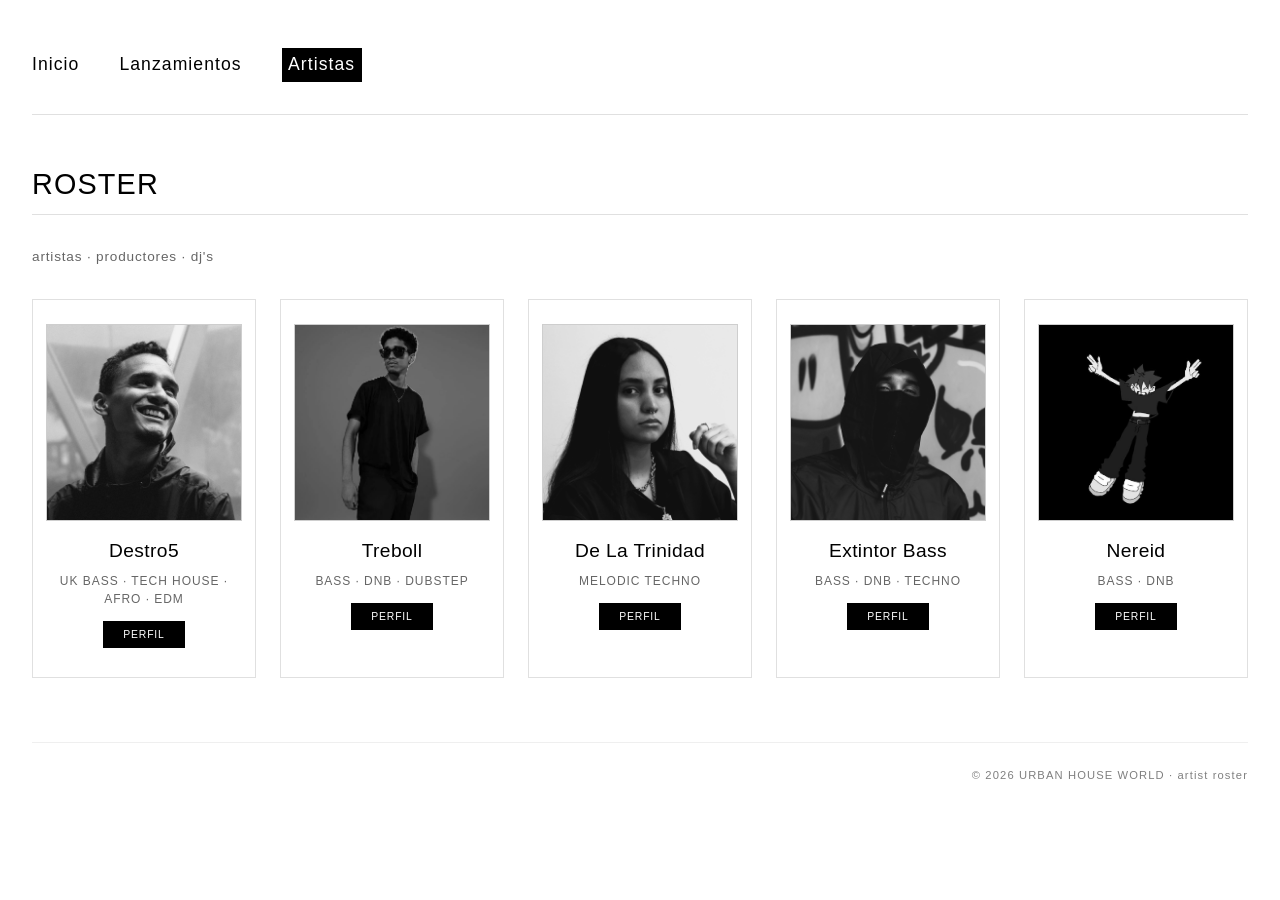
==== artistas.html @ 80188afa "Update link to Destro5 profile in artistas.html" ====
<!DOCTYPE html>
<html lang="es">
<head>
  <meta charset="UTF-8" />
  <meta name="viewport" content="width=device-width, initial-scale=1.0" />
  
  <title>URBAN HOUSE WORLD · Artistas</title>
  <meta name="description" content="Roster de artistas de URBAN HOUSE WORLD. DJs y productores de techno, ambient y música electrónica underground." />
  <link rel="canonical" href="https://urbanhouse.world/artistas.html" />
  
  <meta property="og:title" content="URBAN HOUSE WORLD · Artistas" />
  <meta property="og:description" content="Conoce a los artistas de nuestro sello discográfico." />
  <meta property="og:url" content="https://urbanhouse.world/artistas.html" />
  <meta property="og:image" content="https://urbanhouse.world/img/og-image.jpg" />
  
  <link rel="icon" type="image/x-icon" href="img/urbanhouse/Logotipo Urban House.png" />
  <link rel="manifest" href="/site.webmanifest" />
  <link rel="stylesheet" href="styles.css" />
</head>
<body>
<div class="container">

  <nav class="nav" aria-label="Navegación principal">
    <a href="index.html">Inicio</a>
    <a href="lanzamientos.html">Lanzamientos</a>
    <a href="artistas.html">Artistas</a>
  </nav>

  <header>
    <h2>ROSTER</h2>
    <p style="margin-bottom: 2rem; letter-spacing: 0.06em; font-size: 0.85rem; opacity: 0.6;">
      artistas · productores · dj's
    </p>
  </header>

  <main>
    <section class="roster-grid" aria-label="Lista de artistas">

      <article class="artist-card">
        <img src="img/artistas/Destro5_Birongo_Live_Caracas_Venezuela_Foto_Artistas.png" alt="Foto de MODUL" class="photo" loading="lazy" />
        <span class="alias">Destro5</span>
        <span class="genre">uk bass · tech house · afro · edm</span>
        <a href="artista_html/destro5.html" class="btn">perfil</a>
      </article>

      <article class="artist-card">
        <img src="img/artistas/576310010_824221807207548_4357714926285444350_n.jpg" alt="Foto de K. LOREN" class="photo" loading="lazy" />
        <span class="alias">Treboll </span>
        <span class="genre">bass · dnb · dubstep</span>
        <a href="#" class="btn">perfil</a>
      </article>

      <article class="artist-card">
        <img src="img/artistas/De La Trinidad_Birongo_Live_Caracas_Venezuela_Foto_Artistas (1).png" alt="Foto de VILOS" class="photo" loading="lazy" />
        <span class="alias">De La Trinidad</span>
        <span class="genre">melodic techno</span>
        <a href="#" class="btn">perfil</a>
      </article>

      <article class="artist-card">
        <img src="img/artistas/Extintor-Bass_Birongo_Live_Caracas_Venezuela_Foto_Artistas.png" alt="Foto de AMBIENTE" class="photo" loading="lazy" />
        <span class="alias">Extintor Bass</span>
        <span class="genre">bass · dnb · techno</span>
        <a href="#" class="btn">perfil</a>
      </article>

      <article class="artist-card">
        <img src="img/artistas/449301747_1004990587343008_3855926344746386949_n..jpg" alt="Foto de NAVI" class="photo" loading="lazy" />
        <span class="alias">Nereid</span>
        <span class="genre">bass · dnb</span>
        <a href="#" class="btn">perfil</a>
      </article>

    </section>
  </main>

  <footer style="margin-top: 4rem; border-top: 1px solid var(--color-border); padding-top: 1.5rem; font-size: 0.7rem; letter-spacing: 0.1em; text-align: right; opacity: 0.5;">
    <p>&copy; 2026 URBAN HOUSE WORLD · artist roster</p>
  </footer>

</div>

<script src="main.js"></script>
</body>
</html>
---- styles.css ----
/* ============================================================
   styles.css — URBAN HOUSE WORLD
   Minimalismo radical · blanco/negro · líneas finas
   ============================================================ */

/* ===== VARIABLES CSS ===== */
:root {
  --color-bg: #ffffff;
  --color-fg: #000000;
  --color-border: rgba(0, 0, 0, 0.12);
  --color-badge: #000000;
  --color-badge-text: #ffffff;
  --font-sans: 'Inter', -apple-system, BlinkMacSystemFont, 'Segoe UI', Roboto, Helvetica, Arial, sans-serif;
  --transition: 0.2s ease-in-out;
}

/* ===== RESET Y BASE ===== */
* {
  margin: 0;
  padding: 0;
  box-sizing: border-box;
}

html {
  scroll-behavior: smooth;
}

body {
  background-color: var(--color-bg);
  color: var(--color-fg);
  font-family: var(--font-sans);
  font-weight: 300;
  line-height: 1.5;
  padding: 2rem 2rem 4rem;
  min-height: 100vh;
  display: flex;
  flex-direction: column;
  align-items: center;
}

.container {
  max-width: 1280px;
  width: 100%;
}

/* ===== TIPOGRAFÍA ===== */
h1, h2, h3, h4 {
  font-weight: 400;
  letter-spacing: 0.04em;
  text-transform: uppercase;
}

h1 {
  font-size: 2.8rem;
  margin-bottom: 0.2rem;
}

h2 {
  font-size: 1.8rem;
  border-bottom: 1px solid var(--color-border);
  padding-bottom: 0.5rem;
  margin-bottom: 2rem;
}

a, button {
  transition: all var(--transition);
}

/* ===== NAVEGACIÓN ===== */
.nav {
  display: flex;
  flex-wrap: wrap;
  gap: 2.5rem;
  padding: 1rem 0 2rem;
  border-bottom: 1px solid var(--color-border);
  margin-bottom: 3rem;
  justify-content: flex-start;
}

.nav a {
  color: var(--color-fg);
  text-decoration: none;
  font-size: 1.1rem;
  letter-spacing: 0.06em;
  padding: 0.2rem 0;
  border-bottom: 1px solid transparent;
  position: relative;
}

.nav a:hover {
  background-color: var(--color-fg);
  color: var(--color-bg);
  border-bottom: 1px solid var(--color-fg);
  padding: 0.2rem 0.4rem;
}

.nav a.active {
  background-color: var(--color-fg);
  color: var(--color-bg);
  padding: 0.2rem 0.4rem;
}

/* ===== BOTONES / LINKS ===== */
.btn {
  display: inline-block;
  background-color: var(--color-fg);
  color: var(--color-bg);
  border: 1px solid var(--color-fg);
  padding: 0.6rem 1.4rem;
  font-family: var(--font-sans);
  font-size: 0.8rem;
  font-weight: 400;
  letter-spacing: 0.08em;
  text-transform: uppercase;
  text-decoration: none;
  cursor: pointer;
  transition: all var(--transition);
  border-radius: 0;
}

.btn:hover {
  background-color: var(--color-bg);
  color: var(--color-fg);
  border-color: var(--color-fg);
}

.btn-outline {
  background-color: transparent;
  color: var(--color-fg);
}

.btn-outline:hover {
  background-color: var(--color-fg);
  color: var(--color-bg);
}

/* ===== BADGE "PRÓXIMO" ===== */
.badge {
  background-color: var(--color-badge);
  color: var(--color-badge-text);
  font-size: 0.7rem;
  font-weight: 500;
  letter-spacing: 0.1em;
  padding: 0.2rem 0.7rem;
  text-transform: uppercase;
  border: 1px solid var(--color-badge);
  display: inline-block;
}

/* ===== INDEX: GRID VERTICAL CRONOLÓGICO ===== */
.feed-grid {
  display: flex;
  flex-direction: column;
  gap: 1.5rem;
  margin-top: 1rem;
}

.feed-item {
  display: flex;
  flex-wrap: wrap;
  align-items: center;
  gap: 1.5rem 2.5rem;
  padding: 1.2rem 0;
  border-bottom: 1px solid var(--color-border);
}

.feed-item:last-child {
  border-bottom: none;
}

.feed-item .meta {
  display: flex;
  flex-wrap: wrap;
  align-items: center;
  gap: 0.8rem 1.8rem;
  flex: 2 1 300px;
}

.feed-item .cover-thumb {
  width: 60px;
  height: 60px;
  object-fit: cover;
  border: 1px solid var(--color-border);
}

.feed-item .title {
  font-size: 1.3rem;
  font-weight: 400;
  letter-spacing: 0.02em;
}

.feed-item .artist {
  font-size: 0.9rem;
  opacity: 0.7;
}

.feed-item .date {
  font-size: 0.75rem;
  letter-spacing: 0.05em;
  border: 1px solid var(--color-border);
  padding: 0.1rem 0.8rem;
}

/* ===== LANZAMIENTOS: CARRUSEL HORIZONTAL ===== */
.carousel-wrapper {
  overflow-x: auto;
  padding: 1rem 0 2rem;
  display: flex;
  gap: 2rem;
  scrollbar-width: thin;
  scrollbar-color: var(--color-fg) var(--color-bg);
  -webkit-overflow-scrolling: touch;
  cursor: grab;
}

.carousel-wrapper::-webkit-scrollbar {
  height: 4px;
}
.carousel-wrapper::-webkit-scrollbar-track {
  background: var(--color-bg);
}
.carousel-wrapper::-webkit-scrollbar-thumb {
  background: var(--color-fg);
}

.carousel-card {
  flex: 0 0 260px;
  display: flex;
  flex-direction: column;
  gap: 0.5rem;
  padding: 1rem 1rem 1.5rem;
  border: 1px solid var(--color-border);
  background-color: var(--color-bg);
}

.carousel-card .cover {
  width: 100%;
  aspect-ratio: 1/1;
  object-fit: cover;
  border: 1px solid var(--color-border);
  background-color: #f0f0f0;
}

.carousel-card h4 {
  font-size: 1.1rem;
  font-weight: 400;
  margin-top: 0.3rem;
}

.carousel-card .artist-name {
  font-size: 0.9rem;
  opacity: 0.7;
}

.carousel-card .format {
  font-size: 0.7rem;
  letter-spacing: 0.05em;
  border-top: 1px solid var(--color-border);
  padding-top: 0.3rem;
}

.carousel-card .actions {
  display: flex;
  flex-wrap: wrap;
  gap: 0.5rem;
  margin-top: 0.3rem;
}

.carousel-card .actions .btn {
  flex: 1 0 auto;
  text-align: center;
  padding: 0.4rem 0.2rem;
  font-size: 0.65rem;
}

/* ===== ARTISTAS: CUADRÍCULA GEOMÉTRICA ===== */
.roster-grid {
  display: grid;
  grid-template-columns: repeat(auto-fill, minmax(200px, 1fr));
  gap: 2.5rem 1.5rem;
  margin-top: 0.5rem;
}

.artist-card {
  display: flex;
  flex-direction: column;
  align-items: center;
  text-align: center;
  gap: 0.4rem;
  border: 1px solid var(--color-border);
  padding: 1.5rem 0.8rem 1.8rem;
  background-color: var(--color-bg);
}

.artist-card .photo {
  width: 100%;
  aspect-ratio: 1/1;
  object-fit: cover;
  border: 1px solid var(--color-border);
  filter: grayscale(100%);
  transition: filter var(--transition);
  background-color: #eaeaea;
}

.artist-card:hover .photo {
  filter: grayscale(0%);
}

.artist-card .alias {
  font-size: 1.2rem;
  font-weight: 400;
  margin-top: 0.6rem;
  letter-spacing: 0.02em;
}

.artist-card .genre {
  font-size: 0.75rem;
  opacity: 0.6;
  text-transform: uppercase;
  letter-spacing: 0.08em;
}

.artist-card .btn {
  margin-top: 0.4rem;
  font-size: 0.65rem;
  padding: 0.3rem 1.2rem;
}

/* ===== RESPONSIVE ===== */
@media (max-width: 640px) {
  body { padding: 1rem; }
  h1 { font-size: 2rem; }
  .nav { gap: 1.2rem; }
  .feed-item { flex-direction: column; align-items: flex-start; gap: 0.5rem; }
  .carousel-card { flex: 0 0 200px; }
  .roster-grid { grid-template-columns: repeat(auto-fill, minmax(150px, 1fr)); gap: 1rem; }
}

/* ===== UTILIDADES ===== */
.mt-4 { margin-top: 2rem; }
.mb-2 { margin-bottom: 1rem; }
.flex { display: flex; }
.gap-2 { gap: 1rem; }
.items-center { align-items: center; }

/* ============================================================
   ESTILOS PARA PERFILES DE ARTISTAS
   ============================================================ */

/* ===== HEADER DEL ARTISTA ===== */
.artist-header {
  position: relative;
  margin-bottom: 2rem;
  border: 1px solid var(--color-border);
}

.artist-banner {
  width: 100%;
  height: 300px;
  object-fit: cover;
  filter: grayscale(100%);
  transition: filter var(--transition);
}

.artist-header:hover .artist-banner {
  filter: grayscale(0%);
}

.artist-info {
  padding: 1.5rem 2rem 2rem;
  display: flex;
  flex-direction: column;
  align-items: flex-start;
  gap: 0.3rem;
  border-top: 1px solid var(--color-border);
}

.artist-avatar {
  width: 120px;
  height: 120px;
  border-radius: 50%;
  object-fit: cover;
  border: 3px solid var(--color-fg);
  margin-top: -60px;
  margin-bottom: 0.5rem;
  background-color: var(--color-bg);
}

.artist-info h1 {
  font-size: 2.5rem;
  margin-bottom: 0;
}

.artist-genre {
  font-size: 1rem;
  text-transform: uppercase;
  letter-spacing: 0.08em;
  opacity: 0.6;
}

.artist-location {
  font-size: 0.85rem;
  opacity: 0.5;
}

/* ===== BIOGRAFÍA ===== */
.artist-bio {
  margin: 2rem 0;
  padding: 1.5rem 0;
  border-top: 1px solid var(--color-border);
  border-bottom: 1px solid var(--color-border);
}

.artist-bio h2 {
  font-size: 1.2rem;
  border-bottom: none;
  margin-bottom: 1rem;
}

.artist-bio p {
  margin-bottom: 1rem;
  max-width: 700px;
  line-height: 1.7;
}

/* ===== LANZAMIENTOS DESTACADOS ===== */
.artist-releases {
  margin: 2rem 0;
}

.artist-releases h2 {
  font-size: 1.2rem;
  border-bottom: none;
  margin-bottom: 1.5rem;
}

.release-list {
  display: flex;
  flex-direction: column;
  gap: 1rem;
}

.release-item {
  display: flex;
  gap: 1.5rem;
  align-items: center;
  padding: 1rem;
  border: 1px solid var(--color-border);
}

.release-cover {
  width: 100px;
  height: 100px;
  object-fit: cover;
  border: 1px solid var(--color-border);
}

.release-info h3 {
  font-size: 1.1rem;
  font-weight: 400;
}

.release-info p {
  font-size: 0.8rem;
  opacity: 0.6;
  margin: 0.2rem 0 0.5rem;
}

.release-links {
  display: flex;
  gap: 0.5rem;
  flex-wrap: wrap;
}

.release-links .btn {
  font-size: 0.6rem;
  padding: 0.3rem 0.8rem;
}

/* ===== REDES SOCIALES ===== */
.artist-social {
  margin: 2rem 0;
}

.artist-social h2 {
  font-size: 1.2rem;
  border-bottom: none;
  margin-bottom: 1rem;
}

.social-links {
  display: flex;
  flex-wrap: wrap;
  gap: 0.8rem;
}

.social-links .btn {
  font-size: 0.7rem;
  padding: 0.4rem 1.2rem;
}

/* ===== EVENTOS ===== */
.artist-events {
  margin: 2rem 0;
}

.artist-events h2 {
  font-size: 1.2rem;
  border-bottom: none;
  margin-bottom: 1rem;
}

.event-list {
  list-style: none;
  display: flex;
  flex-direction: column;
  gap: 0.8rem;
}

.event-list li {
  display: flex;
  flex-wrap: wrap;
  align-items: center;
  gap: 1rem 2rem;
  padding: 0.8rem 1rem;
  border: 1px solid var(--color-border);
}

.event-date {
  font-weight: 500;
  letter-spacing: 0.05em;
}

.event-name {
  font-weight: 400;
}

.event-support {
  font-size: 0.8rem;
  opacity: 0.6;
  margin-left: auto;
}

/* ===== RESPONSIVE PARA PERFILES ===== */
@media (max-width: 640px) {
  .artist-banner {
    height: 150px;
  }
  
  .artist-avatar {
    width: 80px;
    height: 80px;
    margin-top: -40px;
  }
  
  .artist-info {
    padding: 1rem;
  }
  
  .artist-info h1 {
    font-size: 1.8rem;
  }
  
  .release-item {
    flex-direction: column;
    align-items: flex-start;
  }
  
  .release-cover {
    width: 100%;
    height: auto;
    aspect-ratio: 1/1;
  }
  
  .event-list li {
    flex-direction: column;
    align-items: flex-start;
    gap: 0.3rem;
  }
  
  .event-support {
    margin-left: 0;
  }
}
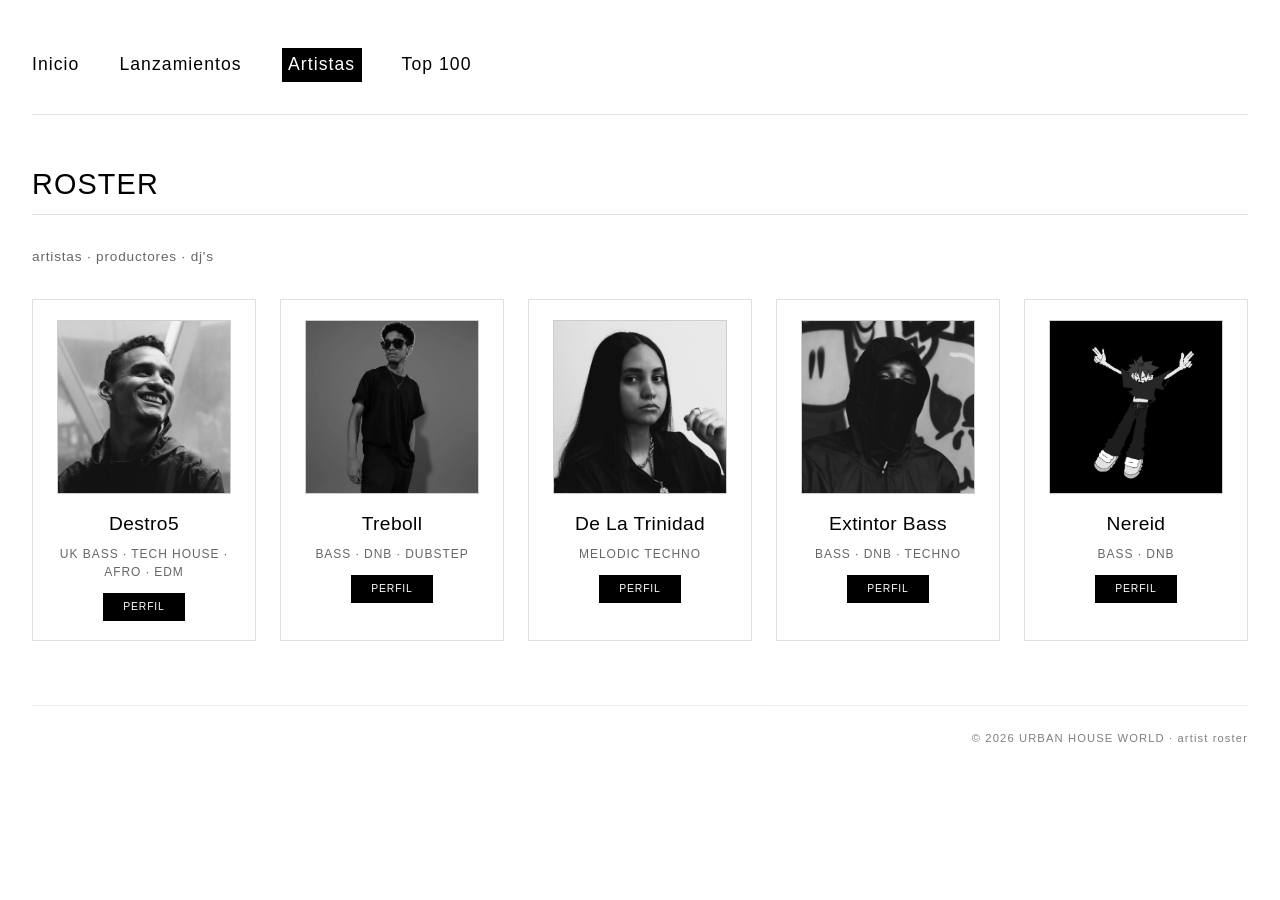
==== commit 431e69d6: "Add Top 100 link to navigation" ====
--- a/artistas.html
+++ b/artistas.html
@@ -24,6 +24,7 @@
     <a href="index.html">Inicio</a>
     <a href="lanzamientos.html">Lanzamientos</a>
     <a href="artistas.html">Artistas</a>
+    <a href="top100.html">Top 100</a>
   </nav>
 
   <header>
--- a/styles.css
+++ b/styles.css
@@ -344,241 +344,473 @@
 .items-center { align-items: center; }
 
 /* ============================================================
-   ESTILOS PARA PERFILES DE ARTISTAS
+   PERFIL DE ARTISTA (estructura Facebook + estilo brutalista)
    ============================================================ */
 
-/* ===== HEADER DEL ARTISTA ===== */
-.artist-header {
-  position: relative;
-  margin-bottom: 2rem;
-  border: 1px solid var(--color-border);
-}
-
-.artist-banner {
+/* ===== BANNER (COVER) ===== */
+.artist-cover {
   width: 100%;
   height: 300px;
+  background-color: #f0f0f0;
+  overflow: hidden;
+  border: 1px solid var(--color-border);
+  border-bottom: none;
+}
+
+.artist-cover-img {
+  width: 100%;
+  height: 100%;
   object-fit: cover;
   filter: grayscale(100%);
   transition: filter var(--transition);
 }
 
-.artist-header:hover .artist-banner {
+.artist-profile:hover .artist-cover-img {
   filter: grayscale(0%);
 }
 
-.artist-info {
-  padding: 1.5rem 2rem 2rem;
-  display: flex;
-  flex-direction: column;
-  align-items: flex-start;
-  gap: 0.3rem;
-  border-top: 1px solid var(--color-border);
+/* ===== INFO DEL PERFIL (superpuesta) ===== */
+.artist-profile-header {
+  display: flex;
+  align-items: flex-end;
+  padding: 0 2rem 1.5rem;
+  background-color: var(--color-bg);
+  border: 1px solid var(--color-border);
+  border-top: none;
+  flex-wrap: wrap;
+  position: relative;
+}
+
+/* Avatar superpuesto */
+.artist-avatar-wrapper {
+  width: 140px;
+  height: 140px;
+  border-radius: 50%;
+  border: 4px solid var(--color-bg);
+  background-color: var(--color-bg);
+  margin-top: -70px;
+  margin-right: 1.5rem;
+  overflow: hidden;
+  flex-shrink: 0;
+  position: relative;
+  z-index: 2;
+  box-shadow: 0 2px 12px rgba(0, 0, 0, 0.08);
 }
 
 .artist-avatar {
-  width: 120px;
-  height: 120px;
-  border-radius: 50%;
+  width: 100%;
+  height: 100%;
   object-fit: cover;
-  border: 3px solid var(--color-fg);
-  margin-top: -60px;
-  margin-bottom: 0.5rem;
-  background-color: var(--color-bg);
-}
-
-.artist-info h1 {
-  font-size: 2.5rem;
-  margin-bottom: 0;
-}
-
-.artist-genre {
-  font-size: 1rem;
+  display: block;
+  filter: grayscale(100%);
+  transition: filter var(--transition);
+}
+
+.artist-profile:hover .artist-avatar {
+  filter: grayscale(0%);
+}
+
+/* Detalles del artista */
+.artist-profile-details {
+  flex: 1;
+  padding: 0.5rem 0;
+  min-width: 200px;
+}
+
+.artist-profile-details h1 {
+  font-size: 2.4rem;
+  font-weight: 400;
+  margin: 0;
+  letter-spacing: 0.04em;
+}
+
+.artist-profile-details .artist-genre {
+  font-size: 0.95rem;
   text-transform: uppercase;
   letter-spacing: 0.08em;
   opacity: 0.6;
-}
-
-.artist-location {
+  margin: 0.2rem 0 0.1rem;
+}
+
+.artist-profile-details .artist-location {
   font-size: 0.85rem;
   opacity: 0.5;
-}
-
-/* ===== BIOGRAFÍA ===== */
+  margin: 0;
+}
+
 .artist-bio {
-  margin: 2rem 0;
+  font-size: 0.95rem;
+  line-height: 1.6;
+  max-width: 600px;
+  margin: 0.8rem 0;
+  opacity: 0.8;
+}
+
+.artist-social-links {
+  display: flex;
+  flex-wrap: wrap;
+  gap: 0.5rem;
+  margin-top: 0.5rem;
+}
+
+.artist-social-links .btn {
+  font-size: 0.65rem;
+  padding: 0.3rem 0.8rem;
+}
+
+/* ===== CONTENIDO PRINCIPAL (grid) ===== */
+.artist-content {
+  display: flex;
+  gap: 1.5rem;
   padding: 1.5rem 0;
+  border: 1px solid var(--color-border);
+  border-top: none;
+  background-color: var(--color-bg);
+  padding: 1.5rem 2rem;
+}
+
+.artist-sidebar {
+  flex: 0 0 280px;
+  display: flex;
+  flex-direction: column;
+  gap: 1.5rem;
+}
+
+.artist-main {
+  flex: 1;
+  display: flex;
+  flex-direction: column;
+  gap: 1.5rem;
+}
+
+/* ===== TARJETAS ===== */
+.artist-card {
+  border: 1px solid var(--color-border);
+  padding: 1.2rem 1.5rem;
+  background-color: var(--color-bg);
+}
+
+.artist-card-title {
+  font-size: 0.9rem;
+  font-weight: 400;
+  letter-spacing: 0.08em;
+  text-transform: uppercase;
+  border-bottom: 1px solid var(--color-border);
+  padding-bottom: 0.6rem;
+  margin-bottom: 0.8rem;
+}
+
+/* Lista de información */
+.artist-info-list {
+  list-style: none;
+  padding: 0;
+  margin: 0;
+}
+
+.artist-info-list li {
+  font-size: 0.85rem;
+  padding: 0.4rem 0;
+  border-bottom: 1px solid rgba(0, 0, 0, 0.05);
+}
+
+.artist-info-list li:last-child {
+  border-bottom: none;
+}
+
+.artist-info-list li strong {
+  font-weight: 500;
+}
+
+/* Lista de eventos */
+.artist-event-list {
+  list-style: none;
+  padding: 0;
+  margin: 0;
+}
+
+.artist-event-item {
+  display: flex;
+  flex-direction: column;
+  padding: 0.4rem 0;
+  border-bottom: 1px solid rgba(0, 0, 0, 0.05);
+}
+
+.artist-event-item:last-child {
+  border-bottom: none;
+}
+
+.artist-event-date {
+  font-size: 0.75rem;
+  opacity: 0.6;
+}
+
+.artist-event-name {
+  font-size: 0.9rem;
+}
+
+/* ===== PUBLICACIONES (POSTS) ===== */
+.artist-post {
+  border: 1px solid var(--color-border);
+  padding: 1rem 1.2rem;
+  margin-bottom: 1rem;
+  background-color: var(--color-bg);
+}
+
+.artist-post:last-child {
+  margin-bottom: 0;
+}
+
+.artist-post-header {
+  display: flex;
+  align-items: center;
+  gap: 0.8rem;
+  margin-bottom: 0.8rem;
+  flex-wrap: wrap;
+}
+
+.artist-post-avatar {
+  width: 36px;
+  height: 36px;
+  border-radius: 50%;
+  object-fit: cover;
+  border: 1px solid var(--color-border);
+  filter: grayscale(100%);
+}
+
+.artist-post-user {
+  display: flex;
+  flex-direction: column;
+  flex: 1;
+}
+
+.artist-post-user strong {
+  font-size: 0.9rem;
+  font-weight: 500;
+}
+
+.artist-post-user span {
+  font-size: 0.7rem;
+  opacity: 0.5;
+}
+
+.artist-post-date {
+  font-size: 0.7rem;
+  opacity: 0.4;
+}
+
+.artist-post-content p {
+  font-size: 0.9rem;
+  line-height: 1.5;
+  margin: 0 0 0.8rem 0;
+}
+
+.artist-post-image {
+  background-color: #f5f5f5;
+  border: 1px solid var(--color-border);
+  padding: 1.5rem;
+  text-align: center;
+  font-size: 0.7rem;
+  letter-spacing: 0.08em;
+  color: #888;
+  text-transform: uppercase;
+}
+
+.artist-post-actions {
+  display: flex;
+  gap: 1.5rem;
+  margin-top: 0.8rem;
+  padding-top: 0.6rem;
   border-top: 1px solid var(--color-border);
+}
+
+.artist-post-btn {
+  background: none;
+  border: none;
+  color: var(--color-fg);
+  font-size: 0.75rem;
+  padding: 0.2rem 0.4rem;
+  cursor: pointer;
+  opacity: 0.5;
+  transition: all var(--transition);
+  font-family: var(--font-sans);
+}
+
+.artist-post-btn:hover {
+  opacity: 1;
+  background-color: #f0f0f0;
+}
+
+/* ===== RESPONSIVE ===== */
+@media (max-width: 900px) {
+  .artist-content {
+    flex-direction: column;
+    padding: 1rem;
+  }
+  
+  .artist-sidebar {
+    flex: 1;
+  }
+  
+  .artist-profile-header {
+    flex-direction: column;
+    align-items: center;
+    text-align: center;
+    padding: 0 1.5rem 1.5rem;
+  }
+  
+  .artist-avatar-wrapper {
+    margin-top: -50px;
+    width: 110px;
+    height: 110px;
+    margin-right: 0;
+  }
+  
+  .artist-profile-details {
+    text-align: center;
+  }
+  
+  .artist-social-links {
+    justify-content: center;
+  }
+  
+  .artist-profile-details h1 {
+    font-size: 1.8rem;
+  }
+  
+  .artist-bio {
+    margin-left: auto;
+    margin-right: auto;
+  }
+}
+
+@media (max-width: 640px) {
+  .artist-cover {
+    height: 150px;
+  }
+  
+  .artist-avatar-wrapper {
+    width: 90px;
+    height: 90px;
+    margin-top: -40px;
+  }
+  
+  .artist-profile-header {
+    padding: 0 1rem 1.2rem;
+  }
+  
+  .artist-profile-details h1 {
+    font-size: 1.5rem;
+  }
+  
+  .artist-content {
+    padding: 0.8rem;
+  }
+  
+  .artist-card {
+    padding: 0.8rem 1rem;
+  }
+  
+  .artist-post {
+    padding: 0.8rem;
+  }
+  
+  .artist-post-actions {
+    gap: 0.8rem;
+    flex-wrap: wrap;
+  }
+}
+
+/* ============================================================
+   ESTILOS PARA FORMULARIO TOP 100 DJs (GOOGLE FORMS EMBED)
+   ============================================================ */
+
+/* ===== CONTENEDOR PRINCIPAL ===== */
+.form-wrapper {
+  max-width: 820px;
+  margin: 0 auto;
+  padding: 1rem 0 2rem;
+}
+
+/* ===== ENCABEZADO ===== */
+.form-header {
+  text-align: center;
+  margin-bottom: 2.5rem;
   border-bottom: 1px solid var(--color-border);
-}
-
-.artist-bio h2 {
-  font-size: 1.2rem;
-  border-bottom: none;
-  margin-bottom: 1rem;
-}
-
-.artist-bio p {
-  margin-bottom: 1rem;
-  max-width: 700px;
-  line-height: 1.7;
-}
-
-/* ===== LANZAMIENTOS DESTACADOS ===== */
-.artist-releases {
-  margin: 2rem 0;
-}
-
-.artist-releases h2 {
-  font-size: 1.2rem;
-  border-bottom: none;
-  margin-bottom: 1.5rem;
-}
-
-.release-list {
-  display: flex;
-  flex-direction: column;
-  gap: 1rem;
-}
-
-.release-item {
-  display: flex;
-  gap: 1.5rem;
-  align-items: center;
-  padding: 1rem;
-  border: 1px solid var(--color-border);
-}
-
-.release-cover {
-  width: 100px;
-  height: 100px;
-  object-fit: cover;
-  border: 1px solid var(--color-border);
-}
-
-.release-info h3 {
-  font-size: 1.1rem;
-  font-weight: 400;
-}
-
-.release-info p {
-  font-size: 0.8rem;
+  padding-bottom: 1.5rem;
+}
+
+.form-header h1 {
+  font-size: 2.4rem;
+  margin-bottom: 0.2rem;
+}
+
+.form-subtitle {
+  font-size: 0.9rem;
+  text-transform: uppercase;
+  letter-spacing: 0.1em;
   opacity: 0.6;
-  margin: 0.2rem 0 0.5rem;
-}
-
-.release-links {
-  display: flex;
-  gap: 0.5rem;
-  flex-wrap: wrap;
-}
-
-.release-links .btn {
-  font-size: 0.6rem;
-  padding: 0.3rem 0.8rem;
-}
-
-/* ===== REDES SOCIALES ===== */
-.artist-social {
-  margin: 2rem 0;
-}
-
-.artist-social h2 {
-  font-size: 1.2rem;
-  border-bottom: none;
-  margin-bottom: 1rem;
-}
-
-.social-links {
-  display: flex;
-  flex-wrap: wrap;
-  gap: 0.8rem;
-}
-
-.social-links .btn {
+  margin-bottom: 0.8rem;
+}
+
+.form-description {
+  font-size: 0.95rem;
+  line-height: 1.6;
+  max-width: 600px;
+  margin: 0 auto;
+  opacity: 0.8;
+}
+
+.form-description strong {
+  font-weight: 500;
+  background-color: var(--color-fg);
+  color: var(--color-bg);
+  padding: 0 0.4rem;
+}
+
+/* ===== CONTENEDOR DEL IFRAME ===== */
+.google-form-container {
+  width: 100%;
+  border: 1px solid var(--color-border);
+  background-color: var(--color-bg);
+  overflow: hidden;
+}
+
+.google-form-iframe {
+  width: 100%;
+  height: 700px;
+  border: none;
+  display: block;
+  background-color: var(--color-bg);
+}
+
+/* ===== AVISO LEGAL ===== */
+.form-disclaimer {
   font-size: 0.7rem;
-  padding: 0.4rem 1.2rem;
-}
-
-/* ===== EVENTOS ===== */
-.artist-events {
-  margin: 2rem 0;
-}
-
-.artist-events h2 {
-  font-size: 1.2rem;
-  border-bottom: none;
-  margin-bottom: 1rem;
-}
-
-.event-list {
-  list-style: none;
-  display: flex;
-  flex-direction: column;
-  gap: 0.8rem;
-}
-
-.event-list li {
-  display: flex;
-  flex-wrap: wrap;
-  align-items: center;
-  gap: 1rem 2rem;
-  padding: 0.8rem 1rem;
-  border: 1px solid var(--color-border);
-}
-
-.event-date {
-  font-weight: 500;
-  letter-spacing: 0.05em;
-}
-
-.event-name {
-  font-weight: 400;
-}
-
-.event-support {
-  font-size: 0.8rem;
-  opacity: 0.6;
-  margin-left: auto;
-}
-
-/* ===== RESPONSIVE PARA PERFILES ===== */
+  opacity: 0.4;
+  text-align: center;
+  margin-top: 1.5rem;
+  line-height: 1.6;
+  border-top: 1px solid var(--color-border);
+  padding-top: 1.2rem;
+}
+
+/* ===== RESPONSIVE ===== */
 @media (max-width: 640px) {
-  .artist-banner {
-    height: 150px;
-  }
-  
-  .artist-avatar {
-    width: 80px;
-    height: 80px;
-    margin-top: -40px;
-  }
-  
-  .artist-info {
-    padding: 1rem;
-  }
-  
-  .artist-info h1 {
+  .form-wrapper {
+    padding: 0 0.5rem;
+  }
+  
+  .form-header h1 {
     font-size: 1.8rem;
   }
   
-  .release-item {
-    flex-direction: column;
-    align-items: flex-start;
-  }
-  
-  .release-cover {
-    width: 100%;
-    height: auto;
-    aspect-ratio: 1/1;
-  }
-  
-  .event-list li {
-    flex-direction: column;
-    align-items: flex-start;
-    gap: 0.3rem;
-  }
-  
-  .event-support {
-    margin-left: 0;
-  }
-}
+  .google-form-iframe {
+    height: 600px;
+  }
+}
+
+@media (max-width: 480px) {
+  .google-form-iframe {
+    height: 550px;
+  }
+}
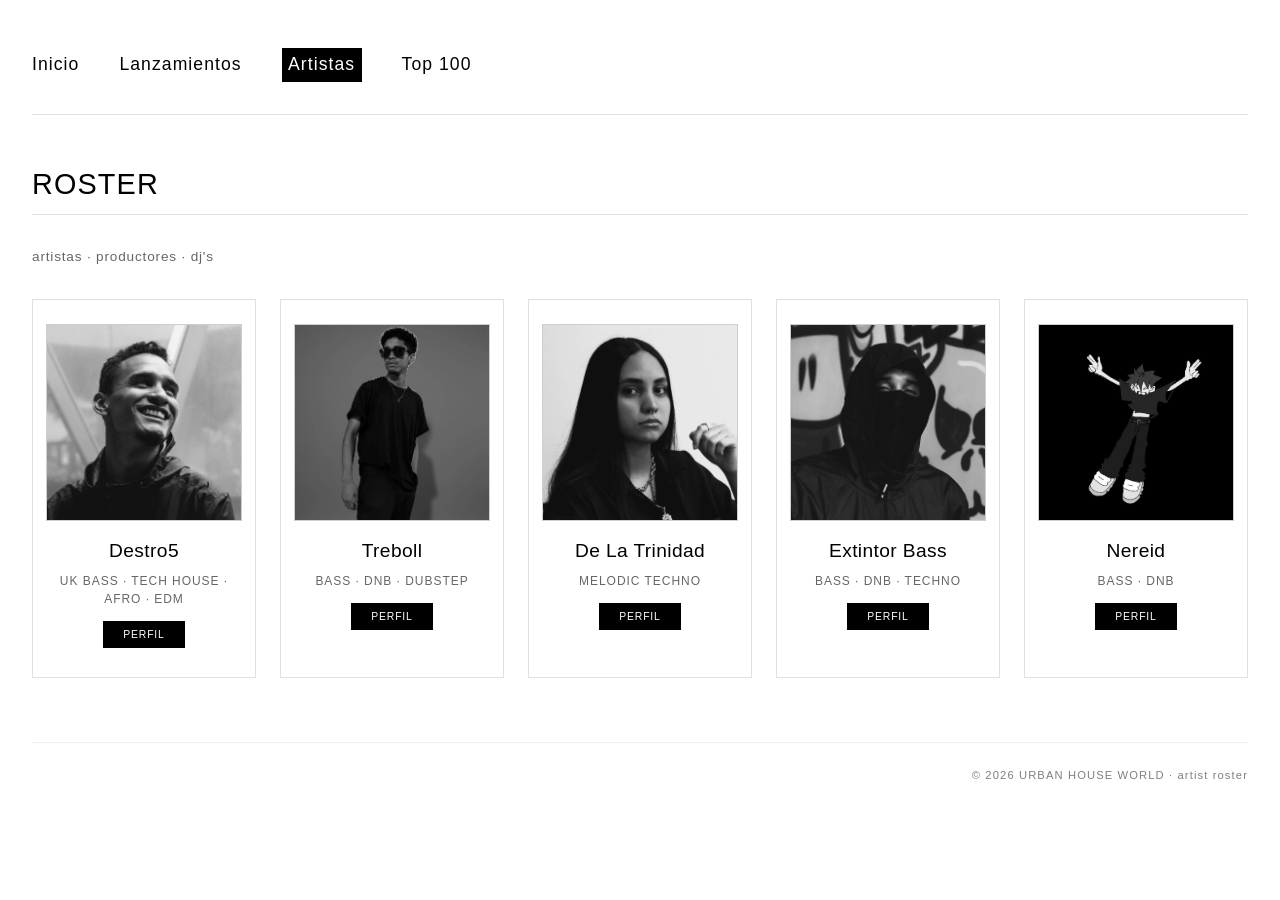
==== commit 243e221f: "Update artist profile link to correct path" ====
--- a/artistas.html
+++ b/artistas.html
@@ -55,7 +55,7 @@
         <img src="img/artistas/De La Trinidad_Birongo_Live_Caracas_Venezuela_Foto_Artistas (1).png" alt="Foto de VILOS" class="photo" loading="lazy" />
         <span class="alias">De La Trinidad</span>
         <span class="genre">melodic techno</span>
-        <a href="#" class="btn">perfil</a>
+        <a href="artista_html/delatrinidad.html" class="btn">perfil</a>
       </article>
 
       <article class="artist-card">
--- a/styles.css
+++ b/styles.css
@@ -344,60 +344,28 @@
 .items-center { align-items: center; }
 
 /* ============================================================
-   PERFIL DE ARTISTA (estructura Facebook + estilo brutalista)
+   PERFIL DE ARTISTA (VERSIÓN SIMPLIFICADA)
    ============================================================ */
 
-/* ===== BANNER (COVER) ===== */
-.artist-cover {
-  width: 100%;
-  height: 300px;
+.artist-simple {
+  max-width: 720px;
+  margin: 0 auto;
+  padding: 2rem 0;
+  text-align: center;
+}
+
+/* ===== FOTO ===== */
+.artist-simple-photo {
+  width: 200px;
+  height: 200px;
+  border-radius: 50%;
+  margin: 0 auto 1.5rem;
+  overflow: hidden;
+  border: 2px solid var(--color-border);
   background-color: #f0f0f0;
-  overflow: hidden;
-  border: 1px solid var(--color-border);
-  border-bottom: none;
-}
-
-.artist-cover-img {
-  width: 100%;
-  height: 100%;
-  object-fit: cover;
-  filter: grayscale(100%);
-  transition: filter var(--transition);
-}
-
-.artist-profile:hover .artist-cover-img {
-  filter: grayscale(0%);
-}
-
-/* ===== INFO DEL PERFIL (superpuesta) ===== */
-.artist-profile-header {
-  display: flex;
-  align-items: flex-end;
-  padding: 0 2rem 1.5rem;
-  background-color: var(--color-bg);
-  border: 1px solid var(--color-border);
-  border-top: none;
-  flex-wrap: wrap;
-  position: relative;
-}
-
-/* Avatar superpuesto */
-.artist-avatar-wrapper {
-  width: 140px;
-  height: 140px;
-  border-radius: 50%;
-  border: 4px solid var(--color-bg);
-  background-color: var(--color-bg);
-  margin-top: -70px;
-  margin-right: 1.5rem;
-  overflow: hidden;
-  flex-shrink: 0;
-  position: relative;
-  z-index: 2;
-  box-shadow: 0 2px 12px rgba(0, 0, 0, 0.08);
-}
-
-.artist-avatar {
+}
+
+.artist-simple-photo img {
   width: 100%;
   height: 100%;
   object-fit: cover;
@@ -406,317 +374,125 @@
   transition: filter var(--transition);
 }
 
-.artist-profile:hover .artist-avatar {
+.artist-simple-photo img:hover {
   filter: grayscale(0%);
 }
 
-/* Detalles del artista */
-.artist-profile-details {
-  flex: 1;
-  padding: 0.5rem 0;
-  min-width: 200px;
-}
-
-.artist-profile-details h1 {
-  font-size: 2.4rem;
-  font-weight: 400;
-  margin: 0;
+/* ===== NOMBRE Y GÉNERO ===== */
+.artist-simple-name {
+  font-size: 2.8rem;
+  font-weight: 400;
   letter-spacing: 0.04em;
-}
-
-.artist-profile-details .artist-genre {
-  font-size: 0.95rem;
+  margin: 0 0 0.2rem;
+}
+
+.artist-simple-genre {
+  font-size: 1rem;
   text-transform: uppercase;
   letter-spacing: 0.08em;
   opacity: 0.6;
-  margin: 0.2rem 0 0.1rem;
-}
-
-.artist-profile-details .artist-location {
+  margin: 0 0 0.2rem;
+}
+
+.artist-simple-location {
   font-size: 0.85rem;
   opacity: 0.5;
-  margin: 0;
-}
-
-.artist-bio {
+  margin: 0 0 1.5rem;
+}
+
+/* ===== BIOGRAFÍA ===== */
+.artist-simple-bio {
+  text-align: left;
+  max-width: 600px;
+  margin: 0 auto 2rem;
+  padding: 1.5rem 0;
+  border-top: 1px solid var(--color-border);
+  border-bottom: 1px solid var(--color-border);
+}
+
+.artist-simple-bio p {
   font-size: 0.95rem;
-  line-height: 1.6;
-  max-width: 600px;
-  margin: 0.8rem 0;
+  line-height: 1.7;
+  margin-bottom: 0.8rem;
   opacity: 0.8;
 }
 
-.artist-social-links {
+.artist-simple-bio p:last-child {
+  margin-bottom: 0;
+}
+
+/* ===== ENLACES ===== */
+.artist-simple-links {
   display: flex;
   flex-wrap: wrap;
-  gap: 0.5rem;
-  margin-top: 0.5rem;
-}
-
-.artist-social-links .btn {
-  font-size: 0.65rem;
-  padding: 0.3rem 0.8rem;
-}
-
-/* ===== CONTENIDO PRINCIPAL (grid) ===== */
-.artist-content {
-  display: flex;
-  gap: 1.5rem;
-  padding: 1.5rem 0;
-  border: 1px solid var(--color-border);
-  border-top: none;
-  background-color: var(--color-bg);
-  padding: 1.5rem 2rem;
-}
-
-.artist-sidebar {
-  flex: 0 0 280px;
-  display: flex;
-  flex-direction: column;
-  gap: 1.5rem;
-}
-
-.artist-main {
-  flex: 1;
-  display: flex;
-  flex-direction: column;
-  gap: 1.5rem;
-}
-
-/* ===== TARJETAS ===== */
-.artist-card {
-  border: 1px solid var(--color-border);
-  padding: 1.2rem 1.5rem;
-  background-color: var(--color-bg);
-}
-
-.artist-card-title {
+  justify-content: center;
+  gap: 0.6rem;
+  margin-bottom: 2.5rem;
+}
+
+.artist-simple-links .btn {
+  font-size: 0.7rem;
+  padding: 0.4rem 1.2rem;
+}
+
+/* ===== LANZAMIENTOS SIMPLIFICADOS ===== */
+.artist-simple-releases {
+  border-top: 1px solid var(--color-border);
+  padding-top: 1.5rem;
+}
+
+.artist-simple-releases h2 {
+  font-size: 1rem;
+  font-weight: 400;
+  letter-spacing: 0.08em;
+  text-transform: uppercase;
+  border-bottom: none;
+  margin-bottom: 1rem;
+}
+
+.release-item-simple {
+  display: flex;
+  justify-content: space-between;
+  align-items: center;
+  padding: 0.6rem 1rem;
+  border: 1px solid var(--color-border);
+  background-color: var(--color-bg);
+  max-width: 400px;
+  margin: 0 auto;
+}
+
+.release-title {
   font-size: 0.9rem;
-  font-weight: 400;
-  letter-spacing: 0.08em;
-  text-transform: uppercase;
-  border-bottom: 1px solid var(--color-border);
-  padding-bottom: 0.6rem;
-  margin-bottom: 0.8rem;
-}
-
-/* Lista de información */
-.artist-info-list {
-  list-style: none;
-  padding: 0;
-  margin: 0;
-}
-
-.artist-info-list li {
-  font-size: 0.85rem;
-  padding: 0.4rem 0;
-  border-bottom: 1px solid rgba(0, 0, 0, 0.05);
-}
-
-.artist-info-list li:last-child {
-  border-bottom: none;
-}
-
-.artist-info-list li strong {
-  font-weight: 500;
-}
-
-/* Lista de eventos */
-.artist-event-list {
-  list-style: none;
-  padding: 0;
-  margin: 0;
-}
-
-.artist-event-item {
-  display: flex;
-  flex-direction: column;
-  padding: 0.4rem 0;
-  border-bottom: 1px solid rgba(0, 0, 0, 0.05);
-}
-
-.artist-event-item:last-child {
-  border-bottom: none;
-}
-
-.artist-event-date {
-  font-size: 0.75rem;
+}
+
+.release-status {
+  font-size: 0.7rem;
   opacity: 0.6;
-}
-
-.artist-event-name {
-  font-size: 0.9rem;
-}
-
-/* ===== PUBLICACIONES (POSTS) ===== */
-.artist-post {
-  border: 1px solid var(--color-border);
-  padding: 1rem 1.2rem;
-  margin-bottom: 1rem;
-  background-color: var(--color-bg);
-}
-
-.artist-post:last-child {
-  margin-bottom: 0;
-}
-
-.artist-post-header {
-  display: flex;
-  align-items: center;
-  gap: 0.8rem;
-  margin-bottom: 0.8rem;
-  flex-wrap: wrap;
-}
-
-.artist-post-avatar {
-  width: 36px;
-  height: 36px;
-  border-radius: 50%;
-  object-fit: cover;
-  border: 1px solid var(--color-border);
-  filter: grayscale(100%);
-}
-
-.artist-post-user {
-  display: flex;
-  flex-direction: column;
-  flex: 1;
-}
-
-.artist-post-user strong {
-  font-size: 0.9rem;
-  font-weight: 500;
-}
-
-.artist-post-user span {
-  font-size: 0.7rem;
-  opacity: 0.5;
-}
-
-.artist-post-date {
-  font-size: 0.7rem;
-  opacity: 0.4;
-}
-
-.artist-post-content p {
-  font-size: 0.9rem;
-  line-height: 1.5;
-  margin: 0 0 0.8rem 0;
-}
-
-.artist-post-image {
-  background-color: #f5f5f5;
-  border: 1px solid var(--color-border);
-  padding: 1.5rem;
-  text-align: center;
-  font-size: 0.7rem;
-  letter-spacing: 0.08em;
-  color: #888;
-  text-transform: uppercase;
-}
-
-.artist-post-actions {
-  display: flex;
-  gap: 1.5rem;
-  margin-top: 0.8rem;
-  padding-top: 0.6rem;
-  border-top: 1px solid var(--color-border);
-}
-
-.artist-post-btn {
-  background: none;
-  border: none;
-  color: var(--color-fg);
-  font-size: 0.75rem;
-  padding: 0.2rem 0.4rem;
-  cursor: pointer;
-  opacity: 0.5;
-  transition: all var(--transition);
-  font-family: var(--font-sans);
-}
-
-.artist-post-btn:hover {
-  opacity: 1;
-  background-color: #f0f0f0;
+  letter-spacing: 0.04em;
 }
 
 /* ===== RESPONSIVE ===== */
-@media (max-width: 900px) {
-  .artist-content {
+@media (max-width: 640px) {
+  .artist-simple {
+    padding: 1rem 0;
+  }
+  
+  .artist-simple-photo {
+    width: 150px;
+    height: 150px;
+  }
+  
+  .artist-simple-name {
+    font-size: 2rem;
+  }
+  
+  .artist-simple-bio {
+    padding: 1rem 0;
+  }
+  
+  .release-item-simple {
     flex-direction: column;
-    padding: 1rem;
-  }
-  
-  .artist-sidebar {
-    flex: 1;
-  }
-  
-  .artist-profile-header {
-    flex-direction: column;
-    align-items: center;
-    text-align: center;
-    padding: 0 1.5rem 1.5rem;
-  }
-  
-  .artist-avatar-wrapper {
-    margin-top: -50px;
-    width: 110px;
-    height: 110px;
-    margin-right: 0;
-  }
-  
-  .artist-profile-details {
-    text-align: center;
-  }
-  
-  .artist-social-links {
-    justify-content: center;
-  }
-  
-  .artist-profile-details h1 {
-    font-size: 1.8rem;
-  }
-  
-  .artist-bio {
-    margin-left: auto;
-    margin-right: auto;
-  }
-}
-
-@media (max-width: 640px) {
-  .artist-cover {
-    height: 150px;
-  }
-  
-  .artist-avatar-wrapper {
-    width: 90px;
-    height: 90px;
-    margin-top: -40px;
-  }
-  
-  .artist-profile-header {
-    padding: 0 1rem 1.2rem;
-  }
-  
-  .artist-profile-details h1 {
-    font-size: 1.5rem;
-  }
-  
-  .artist-content {
-    padding: 0.8rem;
-  }
-  
-  .artist-card {
-    padding: 0.8rem 1rem;
-  }
-  
-  .artist-post {
-    padding: 0.8rem;
-  }
-  
-  .artist-post-actions {
-    gap: 0.8rem;
-    flex-wrap: wrap;
+    gap: 0.3rem;
   }
 }
 
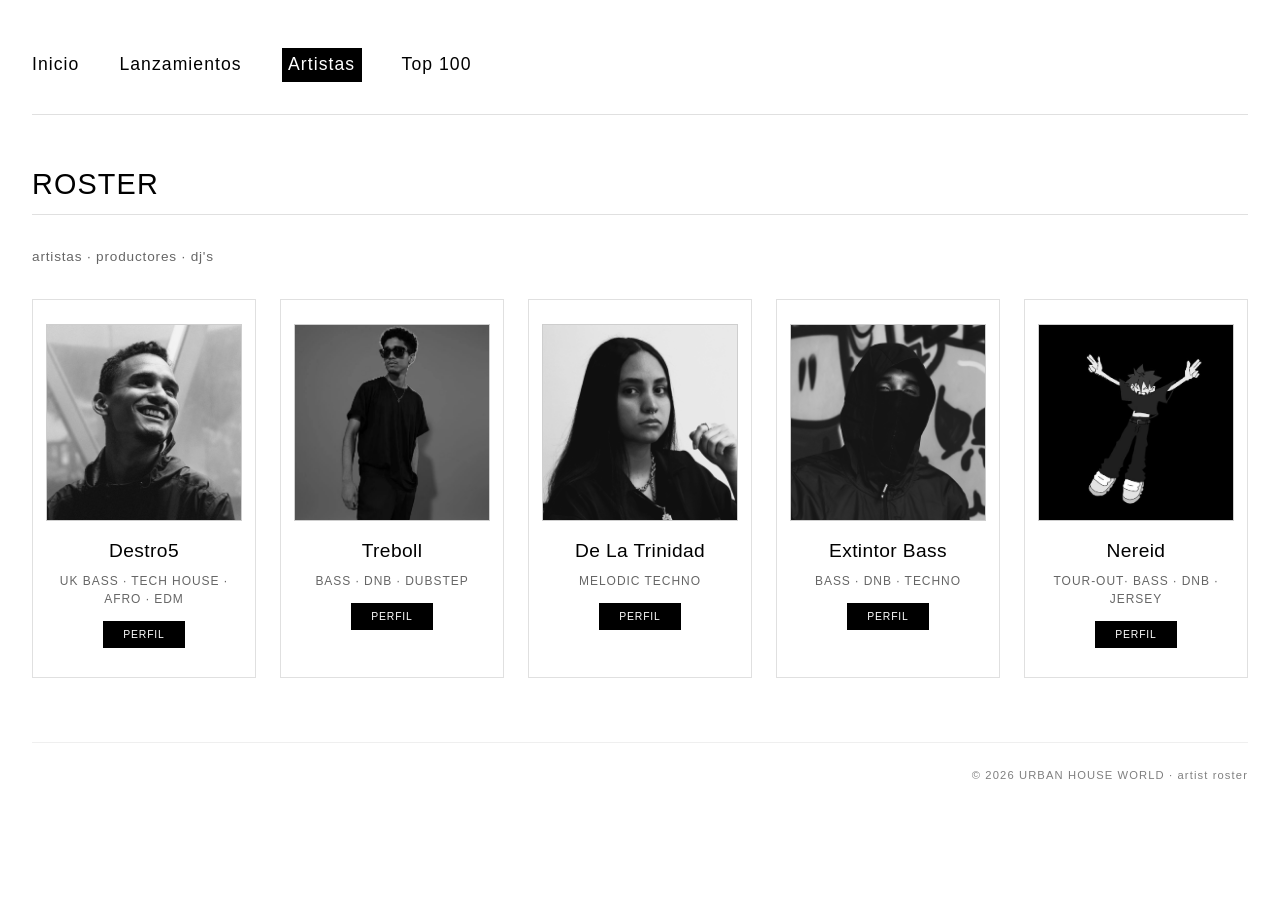
==== commit a74e8632: "Update artist genre and profile link in artistas.html" ====
--- a/artistas.html
+++ b/artistas.html
@@ -68,8 +68,8 @@
       <article class="artist-card">
         <img src="img/artistas/449301747_1004990587343008_3855926344746386949_n..jpg" alt="Foto de NAVI" class="photo" loading="lazy" />
         <span class="alias">Nereid</span>
-        <span class="genre">bass · dnb</span>
-        <a href="#" class="btn">perfil</a>
+        <span class="genre">tour-out· bass · dnb · jersey</span>
+        <a href="artista_html/nereid.html" class="btn">perfil</a>
       </article>
 
     </section>
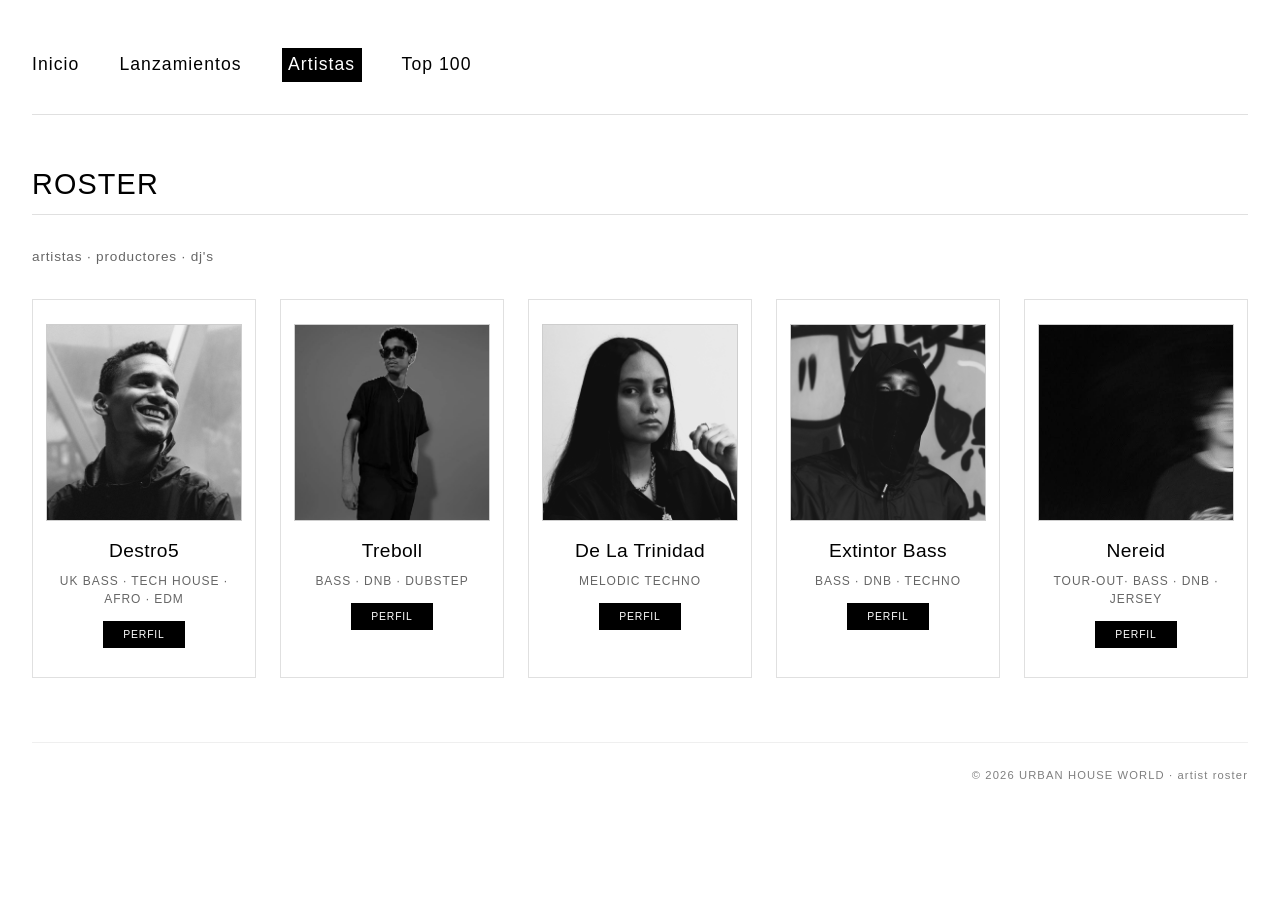
==== commit 89f423b7: "Update artist image source for NAVI" ====
--- a/artistas.html
+++ b/artistas.html
@@ -66,7 +66,7 @@
       </article>
 
       <article class="artist-card">
-        <img src="img/artistas/449301747_1004990587343008_3855926344746386949_n..jpg" alt="Foto de NAVI" class="photo" loading="lazy" />
+        <img src="img/artistas/607299163_18059026124648504_5240758793017484842_n.jpg" alt="Foto de NAVI" class="photo" loading="lazy" />
         <span class="alias">Nereid</span>
         <span class="genre">tour-out· bass · dnb · jersey</span>
         <a href="artista_html/nereid.html" class="btn">perfil</a>
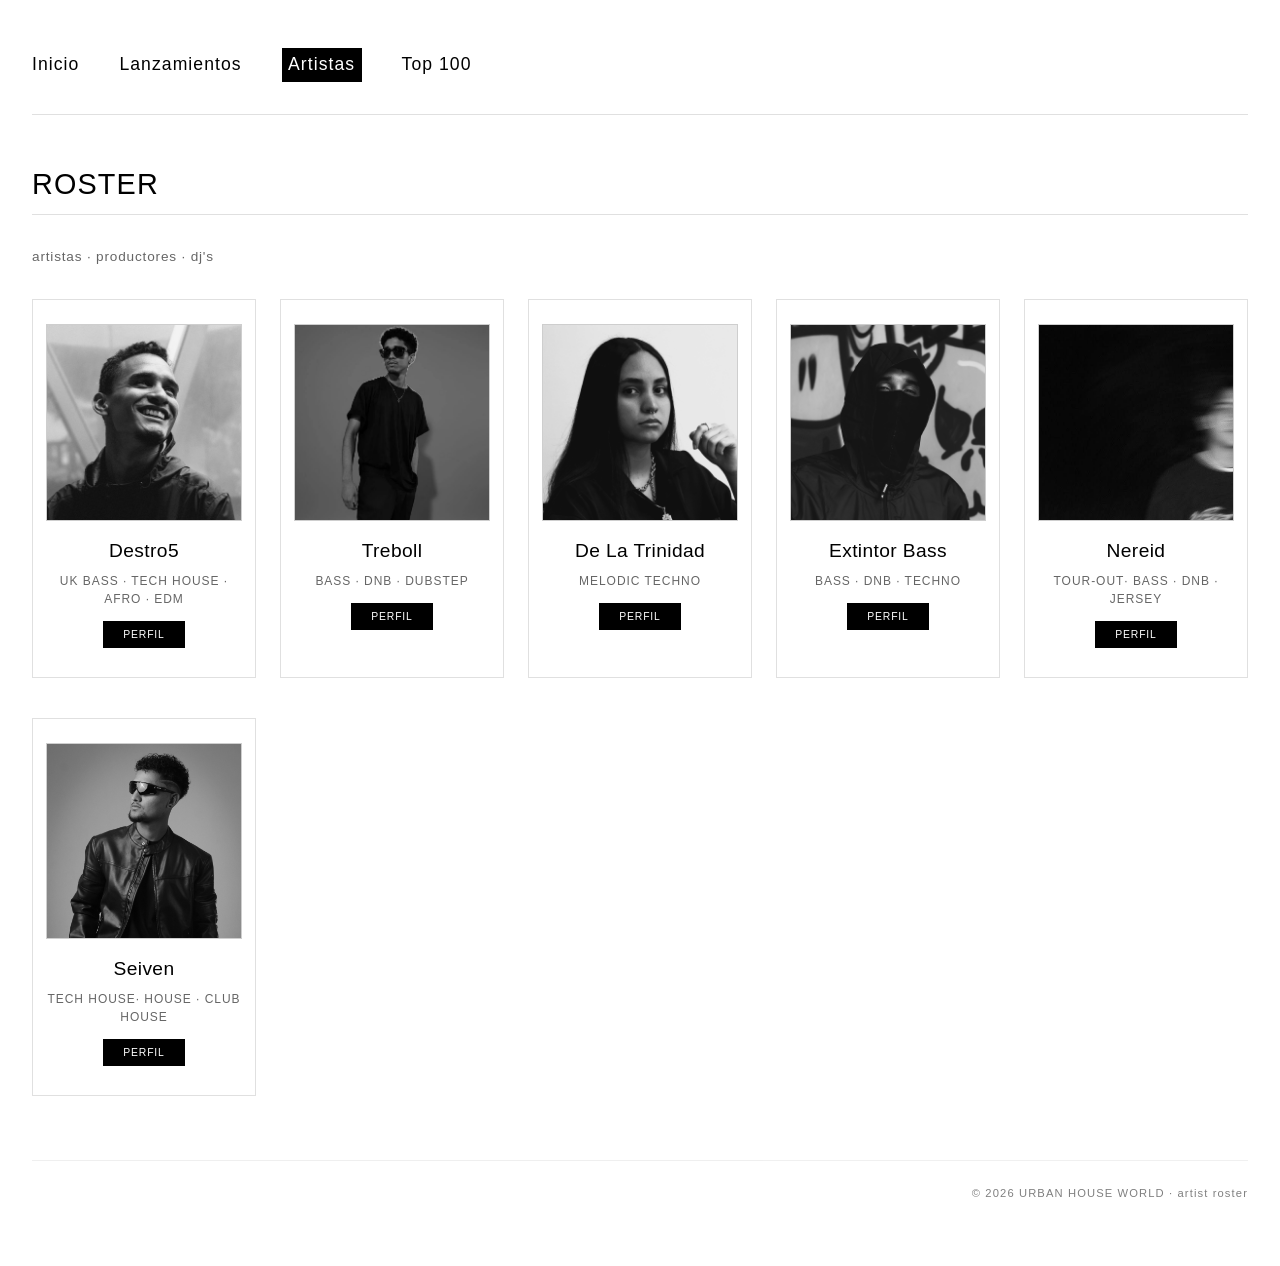
==== commit 483e5e54: "Add new artist card for Seiven" ====
--- a/artistas.html
+++ b/artistas.html
@@ -72,6 +72,13 @@
         <a href="artista_html/nereid.html" class="btn">perfil</a>
       </article>
 
+      <article class="artist-card">
+        <img src="img/artistas/Formatos de Portadas (6).png" alt="Foto de NAVI" class="photo" loading="lazy" />
+        <span class="alias">Seiven</span>
+        <span class="genre">tech house· house · club house</span>
+        <a href="artista_html/seiven.html" class="btn">perfil</a>
+      </article>
+      
     </section>
   </main>
 
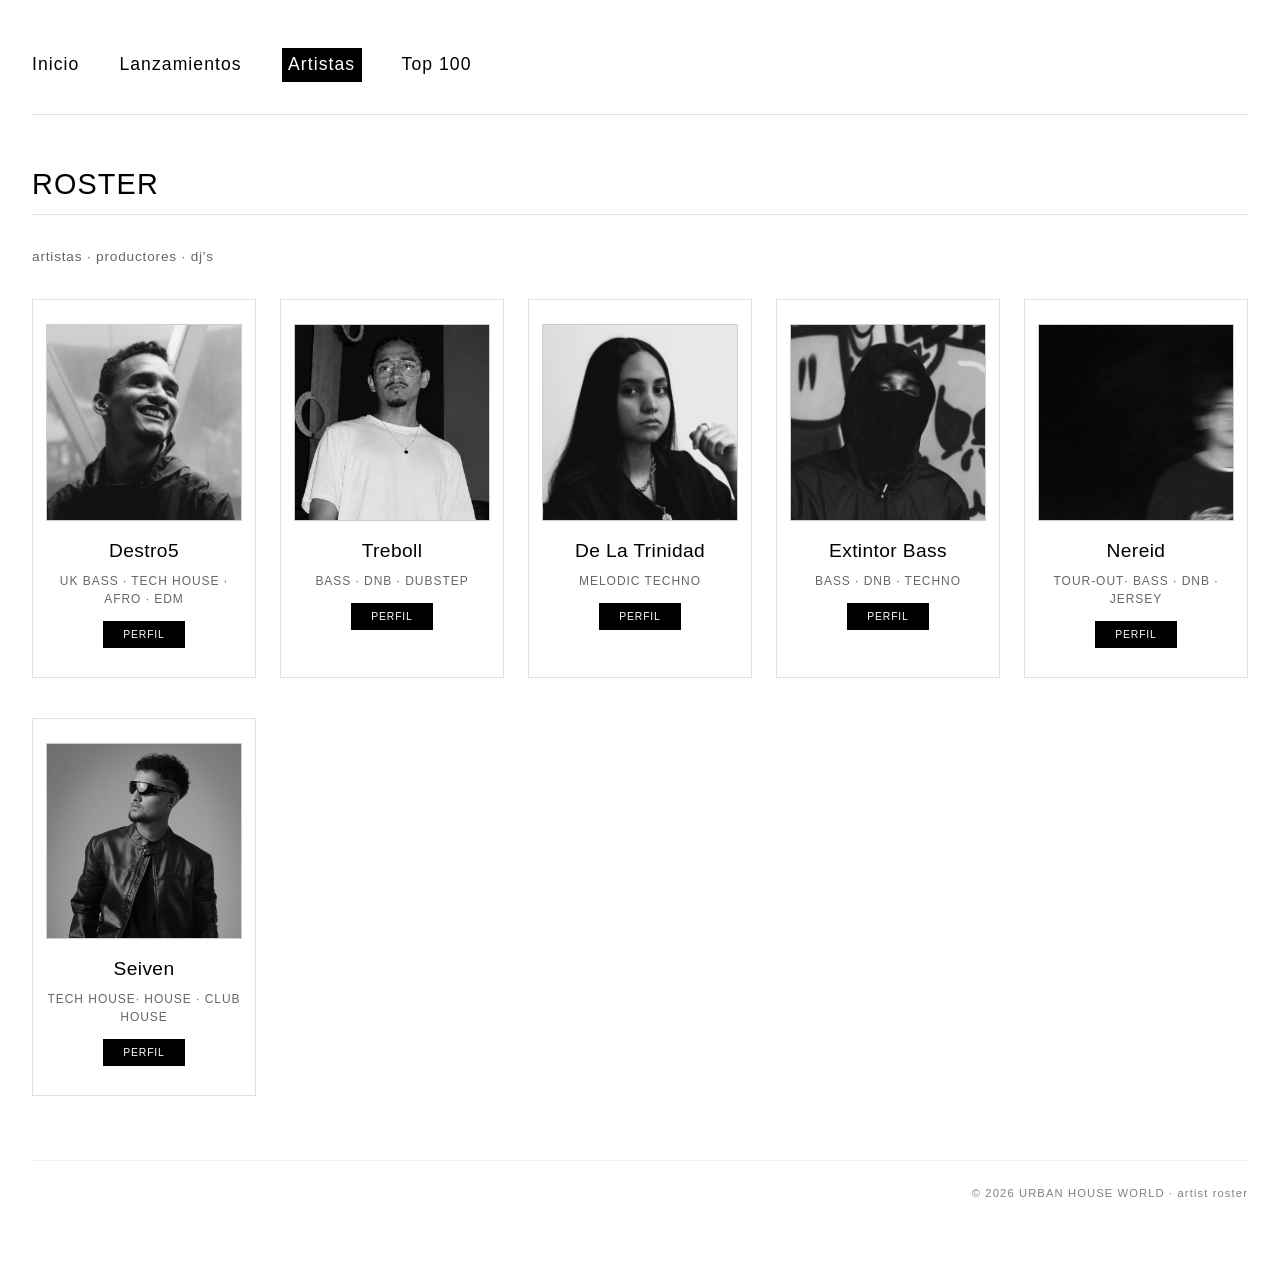
==== commit a135c18c: "Update artist image for K. LOREN" ====
--- a/artistas.html
+++ b/artistas.html
@@ -45,7 +45,7 @@
       </article>
 
       <article class="artist-card">
-        <img src="img/artistas/576310010_824221807207548_4357714926285444350_n.jpg" alt="Foto de K. LOREN" class="photo" loading="lazy" />
+        <img src="img/artistas/ab6761610000e5ebe51e7d9a4c3fb97bab9b081b.jpeg" alt="Foto de K. LOREN" class="photo" loading="lazy" />
         <span class="alias">Treboll </span>
         <span class="genre">bass · dnb · dubstep</span>
         <a href="#" class="btn">perfil</a>
